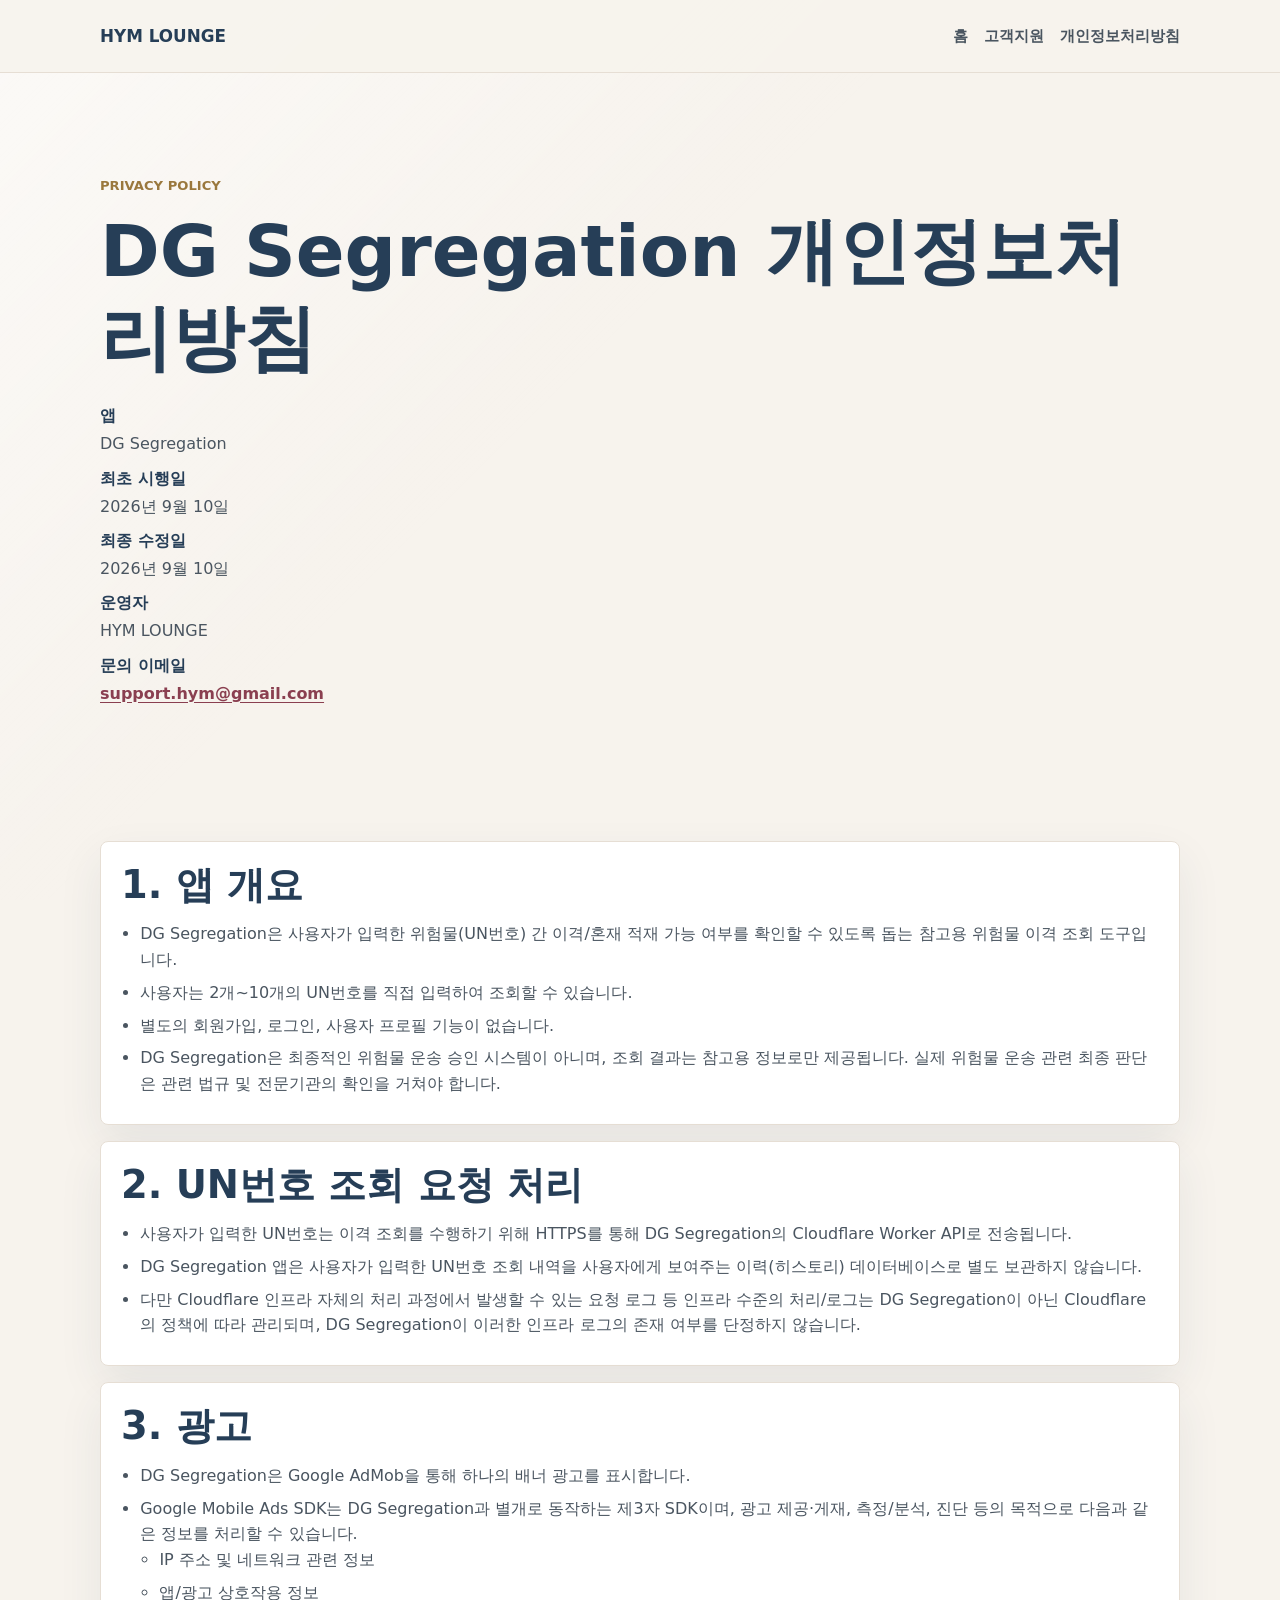
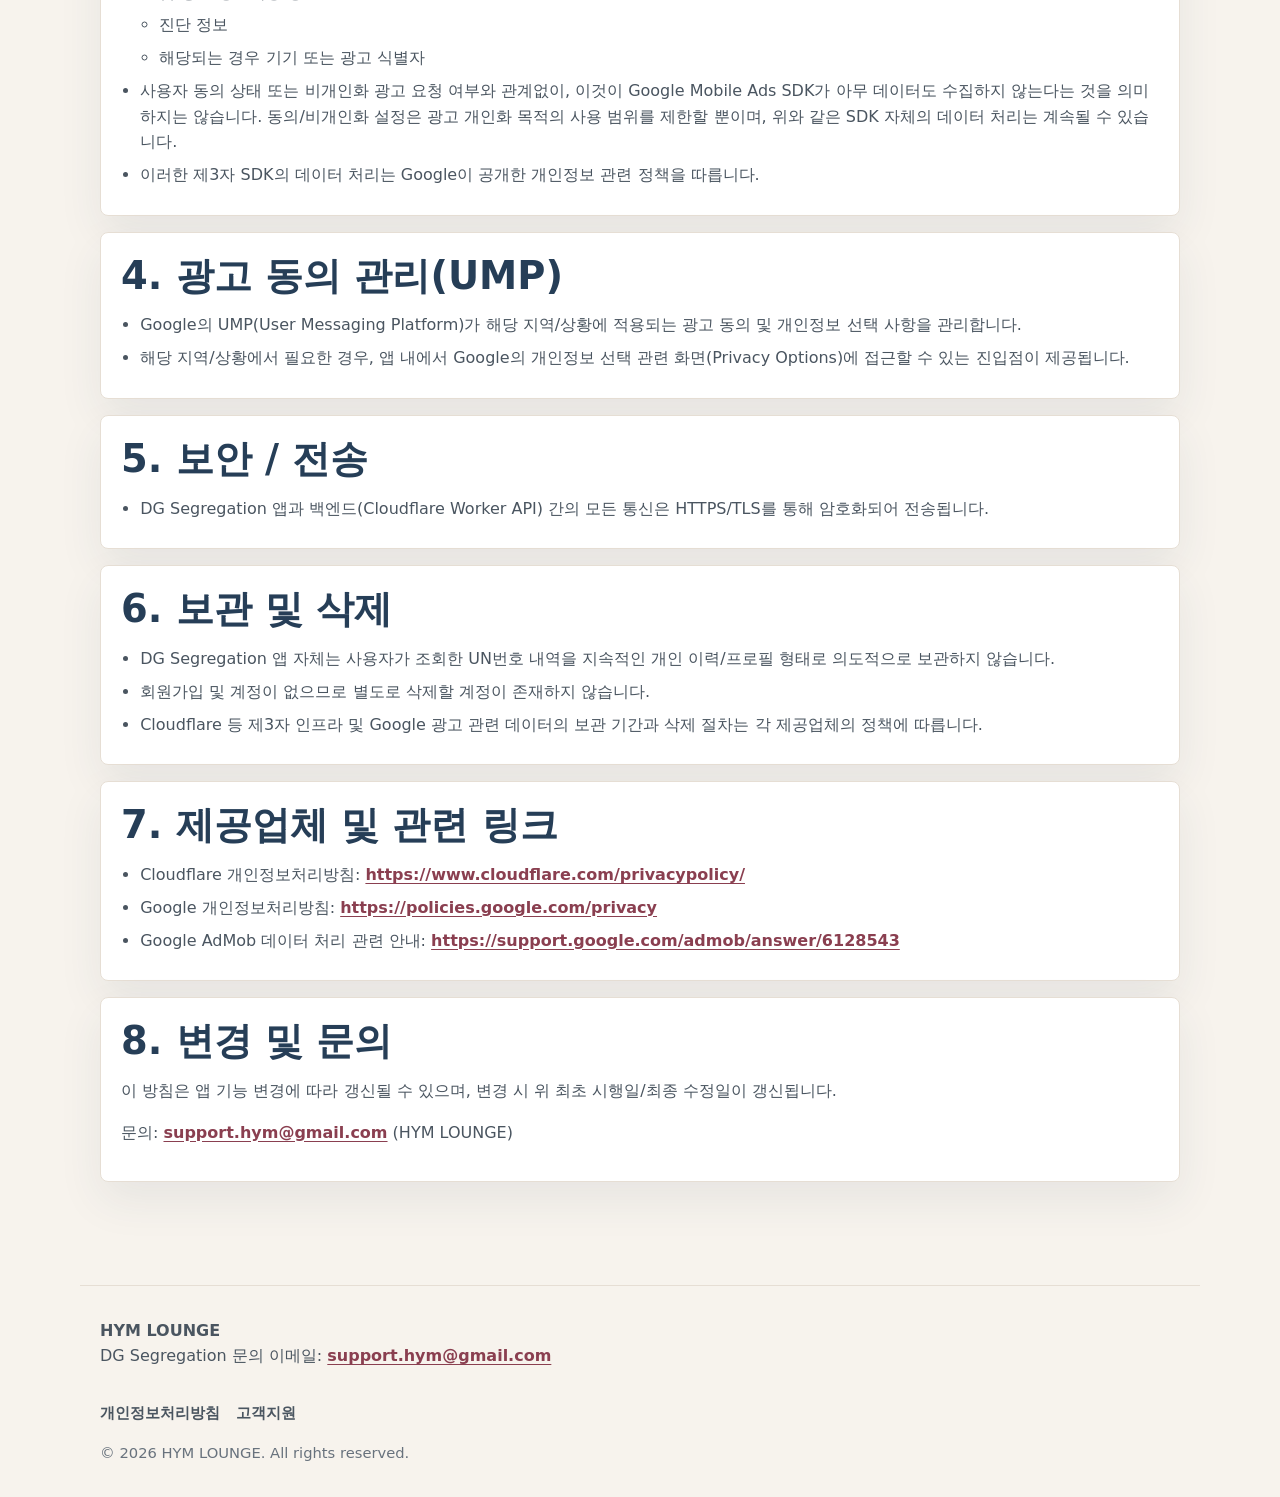
==== dg-segregation/privacy/index.html @ ace5dad0 "feat: add DG Segregation privacy policy Adds the public privacy policy page for the DG Segregation A" ====
<!doctype html>
<html lang="ko">
  <head>
    <meta charset="utf-8">
    <meta name="viewport" content="width=device-width, initial-scale=1">
    <title>DG Segregation 개인정보처리방침 | HYM LOUNGE</title>
    <meta name="description" content="DG Segregation 앱의 개인정보 처리 기준, UN번호 조회 요청 처리, 광고(AdMob) 및 개인정보 선택 안내를 확인할 수 있습니다.">
    <link rel="canonical" href="https://www.hymlounge.com/dg-segregation/privacy/">
    <link rel="icon" href="/assets/favicon.svg" type="image/svg+xml">
    <meta name="theme-color" content="#F7F3ED">
    <meta property="og:type" content="article">
    <meta property="og:site_name" content="HYM LOUNGE">
    <meta property="og:title" content="DG Segregation 개인정보처리방침">
    <meta property="og:description" content="최초 시행일 2026년 9월 10일, 최종 수정일 2026년 9월 10일, 운영자 HYM LOUNGE.">
    <meta property="og:url" content="https://www.hymlounge.com/dg-segregation/privacy/">
    <meta property="og:locale" content="ko_KR">
    <link rel="stylesheet" href="/styles.css">
  </head>
  <body>
    <header class="site-header">
      <nav class="nav" aria-label="주요 메뉴">
        <a class="brand" href="/" aria-label="HYM LOUNGE 홈">HYM LOUNGE</a>
        <div class="nav-links">
          <a href="/">홈</a>
          <a href="/support/">고객지원</a>
          <a href="/dg-segregation/privacy/" aria-current="page">개인정보처리방침</a>
        </div>
      </nav>
    </header>

    <main>
      <section class="section page-hero">
        <p class="eyebrow">Privacy Policy</p>
        <h1>DG Segregation 개인정보처리방침</h1>
        <dl class="meta-list">
          <div><dt>앱</dt><dd>DG Segregation</dd></div>
          <div><dt>최초 시행일</dt><dd>2026년 9월 10일</dd></div>
          <div><dt>최종 수정일</dt><dd>2026년 9월 10일</dd></div>
          <div><dt>운영자</dt><dd>HYM LOUNGE</dd></div>
          <div><dt>문의 이메일</dt><dd><a href="mailto:support.hym@gmail.com">support.hym@gmail.com</a></dd></div>
        </dl>
      </section>

      <section class="section policy" aria-label="개인정보처리방침 본문">
        <article>
          <h2>1. 앱 개요</h2>
          <ul>
            <li>DG Segregation은 사용자가 입력한 위험물(UN번호) 간 이격/혼재 적재 가능 여부를 확인할 수 있도록 돕는 참고용 위험물 이격 조회 도구입니다.</li>
            <li>사용자는 2개~10개의 UN번호를 직접 입력하여 조회할 수 있습니다.</li>
            <li>별도의 회원가입, 로그인, 사용자 프로필 기능이 없습니다.</li>
            <li>DG Segregation은 최종적인 위험물 운송 승인 시스템이 아니며, 조회 결과는 참고용 정보로만 제공됩니다. 실제 위험물 운송 관련 최종 판단은 관련 법규 및 전문기관의 확인을 거쳐야 합니다.</li>
          </ul>
        </article>
        <article>
          <h2>2. UN번호 조회 요청 처리</h2>
          <ul>
            <li>사용자가 입력한 UN번호는 이격 조회를 수행하기 위해 HTTPS를 통해 DG Segregation의 Cloudflare Worker API로 전송됩니다.</li>
            <li>DG Segregation 앱은 사용자가 입력한 UN번호 조회 내역을 사용자에게 보여주는 이력(히스토리) 데이터베이스로 별도 보관하지 않습니다.</li>
            <li>다만 Cloudflare 인프라 자체의 처리 과정에서 발생할 수 있는 요청 로그 등 인프라 수준의 처리/로그는 DG Segregation이 아닌 Cloudflare의 정책에 따라 관리되며, DG Segregation이 이러한 인프라 로그의 존재 여부를 단정하지 않습니다.</li>
          </ul>
        </article>
        <article>
          <h2>3. 광고</h2>
          <ul>
            <li>DG Segregation은 Google AdMob을 통해 하나의 배너 광고를 표시합니다.</li>
            <li>
              Google Mobile Ads SDK는 DG Segregation과 별개로 동작하는 제3자 SDK이며, 광고 제공·게재, 측정/분석, 진단 등의 목적으로 다음과 같은 정보를 처리할 수 있습니다.
              <ul>
                <li>IP 주소 및 네트워크 관련 정보</li>
                <li>앱/광고 상호작용 정보</li>
                <li>진단 정보</li>
                <li>해당되는 경우 기기 또는 광고 식별자</li>
              </ul>
            </li>
            <li>사용자 동의 상태 또는 비개인화 광고 요청 여부와 관계없이, 이것이 Google Mobile Ads SDK가 아무 데이터도 수집하지 않는다는 것을 의미하지는 않습니다. 동의/비개인화 설정은 광고 개인화 목적의 사용 범위를 제한할 뿐이며, 위와 같은 SDK 자체의 데이터 처리는 계속될 수 있습니다.</li>
            <li>이러한 제3자 SDK의 데이터 처리는 Google이 공개한 개인정보 관련 정책을 따릅니다.</li>
          </ul>
        </article>
        <article>
          <h2>4. 광고 동의 관리(UMP)</h2>
          <ul>
            <li>Google의 UMP(User Messaging Platform)가 해당 지역/상황에 적용되는 광고 동의 및 개인정보 선택 사항을 관리합니다.</li>
            <li>해당 지역/상황에서 필요한 경우, 앱 내에서 Google의 개인정보 선택 관련 화면(Privacy Options)에 접근할 수 있는 진입점이 제공됩니다.</li>
          </ul>
        </article>
        <article>
          <h2>5. 보안 / 전송</h2>
          <ul>
            <li>DG Segregation 앱과 백엔드(Cloudflare Worker API) 간의 모든 통신은 HTTPS/TLS를 통해 암호화되어 전송됩니다.</li>
          </ul>
        </article>
        <article>
          <h2>6. 보관 및 삭제</h2>
          <ul>
            <li>DG Segregation 앱 자체는 사용자가 조회한 UN번호 내역을 지속적인 개인 이력/프로필 형태로 의도적으로 보관하지 않습니다.</li>
            <li>회원가입 및 계정이 없으므로 별도로 삭제할 계정이 존재하지 않습니다.</li>
            <li>Cloudflare 등 제3자 인프라 및 Google 광고 관련 데이터의 보관 기간과 삭제 절차는 각 제공업체의 정책에 따릅니다.</li>
          </ul>
        </article>
        <article>
          <h2>7. 제공업체 및 관련 링크</h2>
          <ul>
            <li>Cloudflare 개인정보처리방침: <a href="https://www.cloudflare.com/privacypolicy/" target="_blank" rel="noopener">https://www.cloudflare.com/privacypolicy/</a></li>
            <li>Google 개인정보처리방침: <a href="https://policies.google.com/privacy" target="_blank" rel="noopener">https://policies.google.com/privacy</a></li>
            <li>Google AdMob 데이터 처리 관련 안내: <a href="https://support.google.com/admob/answer/6128543" target="_blank" rel="noopener">https://support.google.com/admob/answer/6128543</a></li>
          </ul>
        </article>
        <article>
          <h2>8. 변경 및 문의</h2>
          <p>이 방침은 앱 기능 변경에 따라 갱신될 수 있으며, 변경 시 위 최초 시행일/최종 수정일이 갱신됩니다.</p>
          <p>문의: <a href="mailto:support.hym@gmail.com" aria-label="DG Segregation 개인정보 문의 이메일 보내기">support.hym@gmail.com</a> (HYM LOUNGE)</p>
        </article>
      </section>
    </main>

    <footer class="site-footer">
      <div>
        <strong>HYM LOUNGE</strong>
        <p>DG Segregation 문의 이메일: <a href="mailto:support.hym@gmail.com">support.hym@gmail.com</a></p>
      </div>
      <nav aria-label="하단 메뉴">
        <a href="/dg-segregation/privacy/">개인정보처리방침</a>
        <a href="/support/">고객지원</a>
      </nav>
      <p class="copyright">© 2026 HYM LOUNGE. All rights reserved.</p>
    </footer>
  </body>
</html>
---- styles.css ----
:root {
  --bg: #f7f3ed;
  --card: #ffffff;
  --title: #263e57;
  --body: #4a5560;
  --muted: #68727d;
  --accent: #8a3f50;
  --gold: #9a783d;
  --border: #e6ded4;
  --focus: #1f6f8b;
  --shadow: 0 18px 45px rgba(38, 62, 87, 0.08);
}

* {
  box-sizing: border-box;
}

html {
  background: var(--bg);
  color: var(--body);
  font-family: system-ui, -apple-system, BlinkMacSystemFont, "Segoe UI", sans-serif;
  line-height: 1.6;
  scroll-behavior: smooth;
}

body {
  margin: 0;
  min-width: 320px;
}

body::before {
  background: linear-gradient(135deg, rgba(255, 255, 255, 0.58), transparent 42rem);
  content: "";
  inset: 0;
  pointer-events: none;
  position: fixed;
  z-index: -1;
}

a {
  color: var(--accent);
  font-weight: 700;
  text-decoration: underline;
  text-underline-offset: 0.18em;
}

a:hover {
  color: var(--title);
}

a:focus-visible,
button:focus-visible {
  outline: 3px solid var(--focus);
  outline-offset: 4px;
}

h1,
h2,
h3,
p {
  margin-top: 0;
}

h1,
h2,
h3 {
  color: var(--title);
  line-height: 1.22;
}

h1 {
  font-size: 4.5rem;
  margin-bottom: 1.1rem;
}

h2 {
  font-size: 2.4rem;
  margin-bottom: 0.8rem;
}

h3 {
  font-size: 1.2rem;
  margin-bottom: 0.55rem;
}

p {
  margin-bottom: 1rem;
}

.site-header {
  background: rgba(247, 243, 237, 0.92);
  border-bottom: 1px solid var(--border);
  position: sticky;
  top: 0;
  z-index: 10;
}

.nav,
.site-footer,
.section {
  margin-inline: auto;
  max-width: 1120px;
  padding-inline: 1.25rem;
}

.nav {
  align-items: center;
  display: flex;
  gap: 1rem;
  justify-content: space-between;
  min-height: 72px;
}

.brand {
  color: var(--title);
  font-size: 1.05rem;
  font-weight: 900;
  letter-spacing: 0;
  text-decoration: none;
  white-space: nowrap;
}

.nav-links {
  align-items: center;
  display: flex;
  flex-wrap: wrap;
  gap: 0.45rem 1rem;
  justify-content: flex-end;
}

.nav-links a,
.site-footer nav a {
  color: var(--body);
  font-size: 0.95rem;
  text-decoration: none;
}

.nav-links a:hover,
.site-footer nav a:hover {
  color: var(--accent);
  text-decoration: underline;
  text-underline-offset: 0.2em;
}

.section {
  padding-block: clamp(3rem, 8vw, 6.75rem);
}

.hero {
  align-items: center;
  display: grid;
  gap: 2.5rem;
  grid-template-columns: minmax(0, 1.15fr) minmax(280px, 0.85fr);
  min-height: calc(100vh - 72px);
}

.hero-copy {
  max-width: 720px;
}

.lead {
  color: var(--accent);
  font-size: 1.5rem;
  font-weight: 800;
}

.eyebrow {
  color: var(--gold);
  font-size: 0.82rem;
  font-weight: 900;
  letter-spacing: 0;
  margin-bottom: 0.7rem;
  text-transform: uppercase;
}

.actions,
.card-actions,
.page-links {
  align-items: center;
  display: flex;
  flex-wrap: wrap;
  gap: 0.85rem;
  margin-top: 1.5rem;
}

.button {
  align-items: center;
  border-radius: 999px;
  display: inline-flex;
  min-height: 46px;
  padding: 0.72rem 1.15rem;
  text-decoration: none;
}

.button.primary {
  background: var(--title);
  color: #fff;
}

.button.secondary {
  border: 1px solid var(--title);
  color: var(--title);
}

.button:hover {
  background: var(--accent);
  border-color: var(--accent);
  color: #fff;
}

.text-link {
  min-height: 44px;
  padding-block: 0.65rem;
}

.hero-panel {
  display: flex;
  justify-content: center;
}

.phone-shell {
  background: #23364a;
  border: 1px solid rgba(255, 255, 255, 0.25);
  border-radius: 2.1rem;
  box-shadow: var(--shadow);
  max-width: 320px;
  padding: 0.9rem;
  width: min(100%, 320px);
}

.phone-top {
  background: rgba(255, 255, 255, 0.18);
  border-radius: 999px;
  height: 0.42rem;
  margin: 0.2rem auto 0.8rem;
  width: 4.5rem;
}

.app-preview {
  aspect-ratio: 9 / 15;
  background:
    linear-gradient(160deg, rgba(138, 63, 80, 0.15), transparent 45%),
    var(--bg);
  border-radius: 1.55rem;
  color: var(--title);
  display: flex;
  flex-direction: column;
  justify-content: space-between;
  padding: 1.35rem;
}

.preview-label {
  align-self: flex-start;
  background: #fff;
  border: 1px solid var(--border);
  border-radius: 999px;
  color: var(--accent);
  font-size: 0.82rem;
  font-weight: 800;
  padding: 0.35rem 0.7rem;
}

.app-preview strong {
  font-size: 1.55rem;
  line-height: 1.35;
}

.preview-lines {
  display: grid;
  gap: 0.65rem;
}

.preview-lines span {
  background: rgba(74, 85, 96, 0.16);
  border-radius: 999px;
  height: 0.7rem;
}

.preview-lines span:nth-child(2) {
  width: 76%;
}

.preview-lines span:nth-child(3) {
  width: 58%;
}

.section-heading {
  max-width: 700px;
}

.app-card,
.feature-grid article,
.info-card,
.policy article,
.contact-band {
  background: var(--card);
  border: 1px solid var(--border);
  border-radius: 8px;
  box-shadow: var(--shadow);
}

.app-card {
  display: grid;
  gap: 1.5rem;
  grid-template-columns: minmax(0, 1fr) auto;
  margin-top: 1.5rem;
  padding: clamp(1.3rem, 4vw, 2rem);
}

.status {
  color: var(--accent);
  font-size: 0.9rem;
  font-weight: 900;
  margin-bottom: 0.55rem;
}

.split {
  display: grid;
  gap: 2rem;
  grid-template-columns: minmax(240px, 0.75fr) minmax(0, 1.25fr);
}

.feature-grid {
  display: grid;
  gap: 1rem;
  grid-template-columns: repeat(2, minmax(0, 1fr));
}

.feature-grid article,
.info-card,
.policy article {
  padding: 1.25rem;
}

.contact-band {
  align-items: center;
  display: grid;
  gap: 1.5rem;
  grid-template-columns: minmax(0, 1fr) auto;
  margin-bottom: clamp(3rem, 8vw, 6rem);
  padding: clamp(1.3rem, 4vw, 2rem);
}

address {
  display: grid;
  font-style: normal;
  gap: 0.35rem;
}

.site-footer {
  border-top: 1px solid var(--border);
  display: grid;
  gap: 1rem;
  padding-block: 2rem;
}

.site-footer nav {
  display: flex;
  flex-wrap: wrap;
  gap: 0.7rem 1rem;
}

.copyright {
  color: var(--muted);
  font-size: 0.92rem;
  margin-bottom: 0;
}

.page-hero {
  padding-bottom: 2rem;
}

.page-hero .lead {
  max-width: 760px;
}

.content-grid {
  display: grid;
  gap: 1rem;
  grid-template-columns: repeat(3, minmax(0, 1fr));
}

.policy {
  display: grid;
  gap: 1rem;
}

.policy ol,
.policy ul,
.info-card ul {
  margin: 0;
  padding-left: 1.2rem;
}

.policy li,
.info-card li {
  margin-bottom: 0.45rem;
}

.meta-list {
  display: grid;
  gap: 0.55rem;
  margin: 1.25rem 0 0;
}

.meta-list div {
  display: grid;
  gap: 0.15rem;
}

.meta-list dt {
  color: var(--title);
  font-weight: 900;
}

.meta-list dd {
  margin: 0;
}

.not-found {
  display: grid;
  min-height: calc(100vh - 72px);
  place-items: center;
  text-align: center;
}

.not-found .info-card {
  max-width: 620px;
}

@media (prefers-reduced-motion: reduce) {
  html {
    scroll-behavior: auto;
  }
}

@media (max-width: 820px) {
  h1 {
    font-size: 3rem;
  }

  h2 {
    font-size: 2rem;
  }

  .lead {
    font-size: 1.3rem;
  }

  .nav {
    align-items: flex-start;
    flex-direction: column;
    justify-content: center;
    padding-block: 0.85rem;
  }

  .nav-links {
    justify-content: flex-start;
  }

  .hero,
  .split,
  .contact-band,
  .app-card {
    grid-template-columns: 1fr;
  }

  .hero {
    min-height: auto;
  }

  .hero-panel {
    justify-content: flex-start;
  }

  .feature-grid,
  .content-grid {
    grid-template-columns: 1fr;
  }
}

@media (max-width: 520px) {
  h1 {
    font-size: 2.35rem;
  }

  h2 {
    font-size: 1.65rem;
  }

  .lead {
    font-size: 1.12rem;
  }

  .nav,
  .site-footer,
  .section {
    padding-inline: 1rem;
  }

  .nav-links a {
    font-size: 0.9rem;
  }

  .button {
    justify-content: center;
    width: 100%;
  }

  .actions,
  .card-actions,
  .page-links {
    align-items: stretch;
    flex-direction: column;
  }

  .phone-shell {
    max-width: 280px;
  }
}
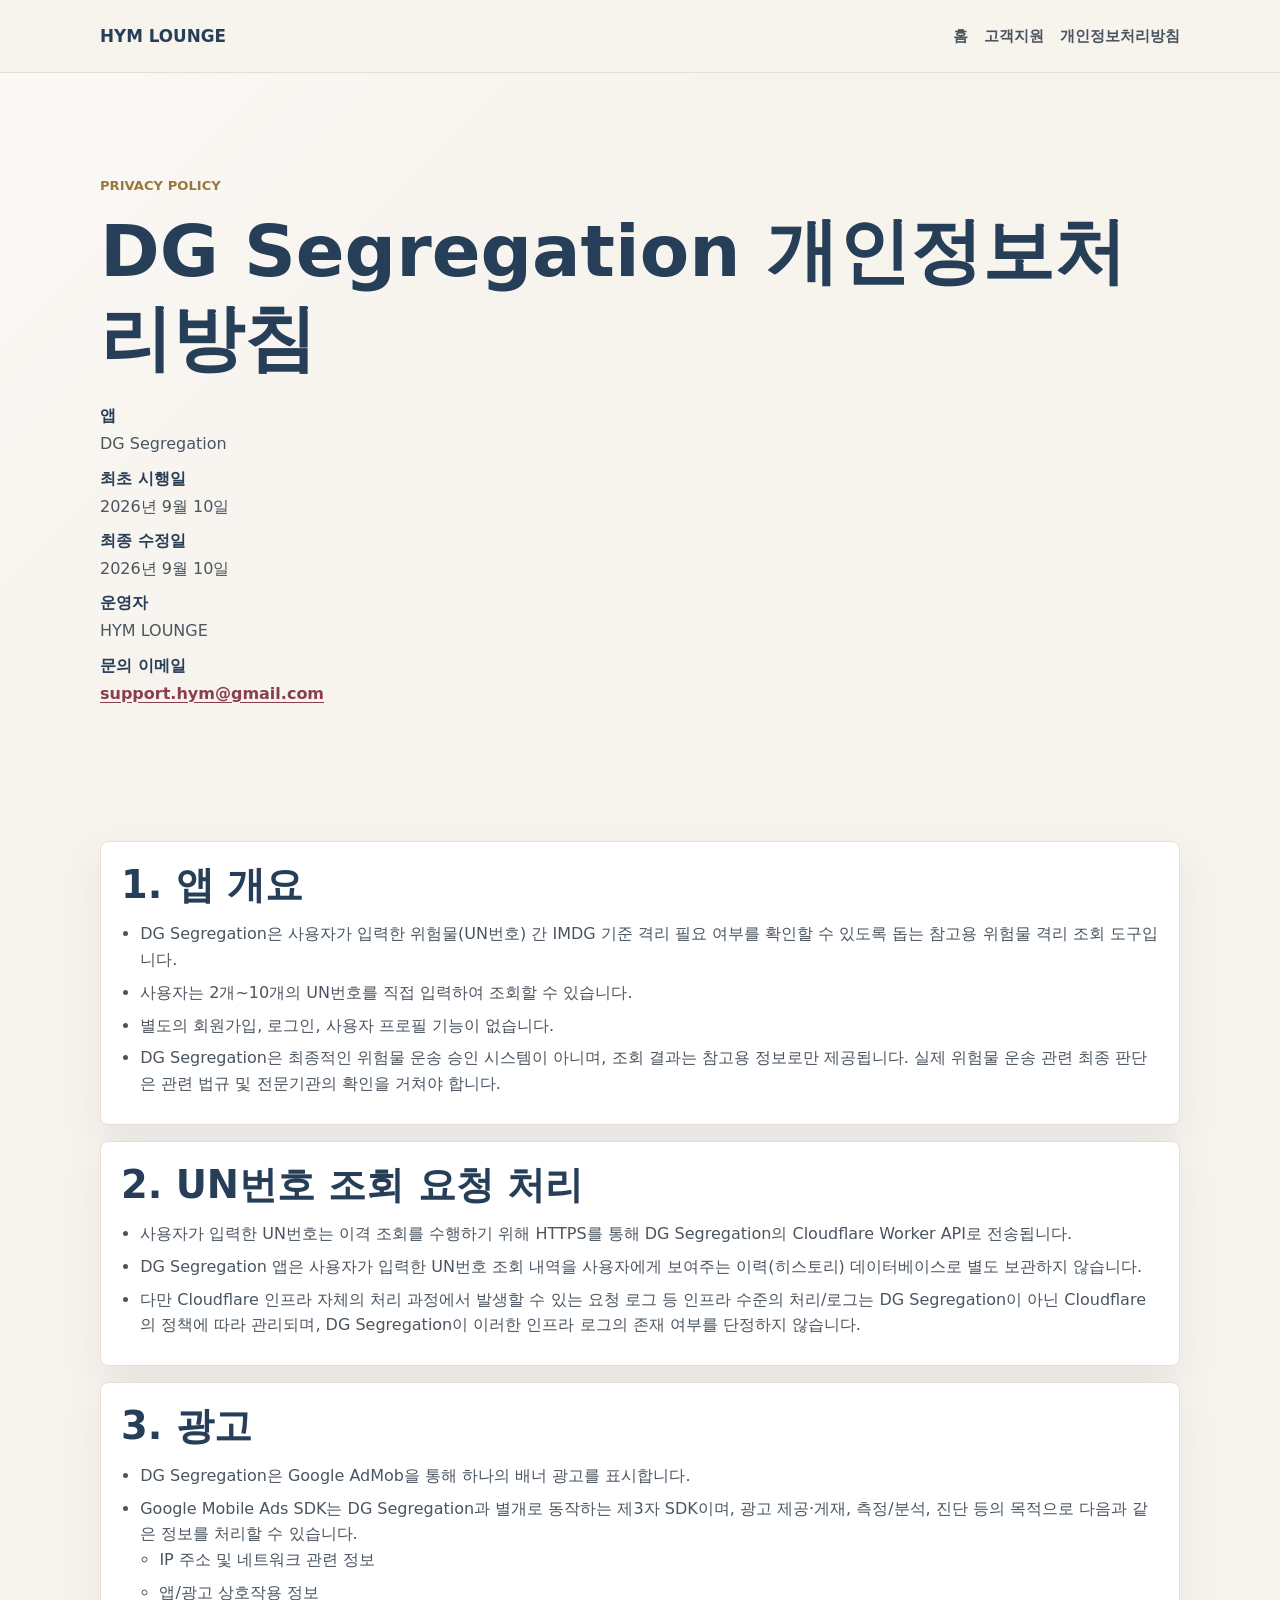
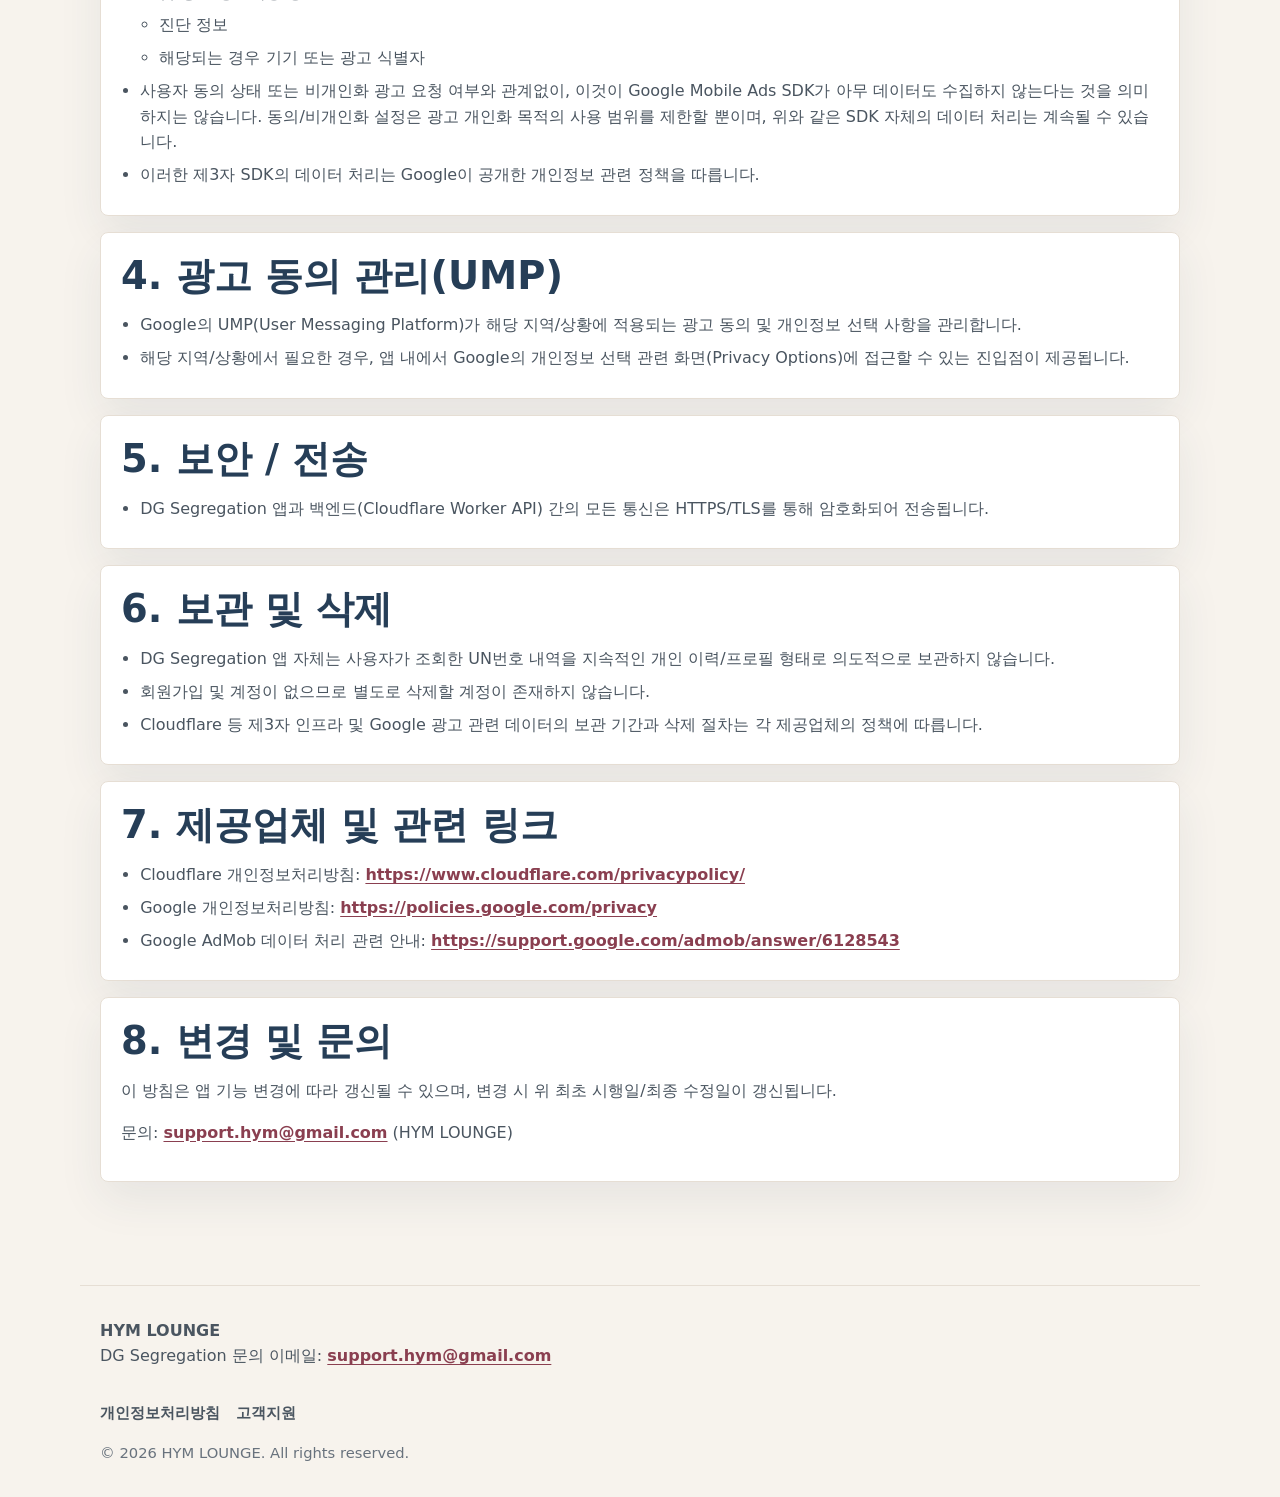
==== commit 768570d2: "fix: correct segregation wording in DG Segregation privacy policy Replace "이격/혼재 적재 가능 여부" wording w" ====
--- a/dg-segregation/privacy/index.html
+++ b/dg-segregation/privacy/index.html
@@ -45,7 +45,7 @@
         <article>
           <h2>1. 앱 개요</h2>
           <ul>
-            <li>DG Segregation은 사용자가 입력한 위험물(UN번호) 간 이격/혼재 적재 가능 여부를 확인할 수 있도록 돕는 참고용 위험물 이격 조회 도구입니다.</li>
+            <li>DG Segregation은 사용자가 입력한 위험물(UN번호) 간 IMDG 기준 격리 필요 여부를 확인할 수 있도록 돕는 참고용 위험물 격리 조회 도구입니다.</li>
             <li>사용자는 2개~10개의 UN번호를 직접 입력하여 조회할 수 있습니다.</li>
             <li>별도의 회원가입, 로그인, 사용자 프로필 기능이 없습니다.</li>
             <li>DG Segregation은 최종적인 위험물 운송 승인 시스템이 아니며, 조회 결과는 참고용 정보로만 제공됩니다. 실제 위험물 운송 관련 최종 판단은 관련 법규 및 전문기관의 확인을 거쳐야 합니다.</li>
